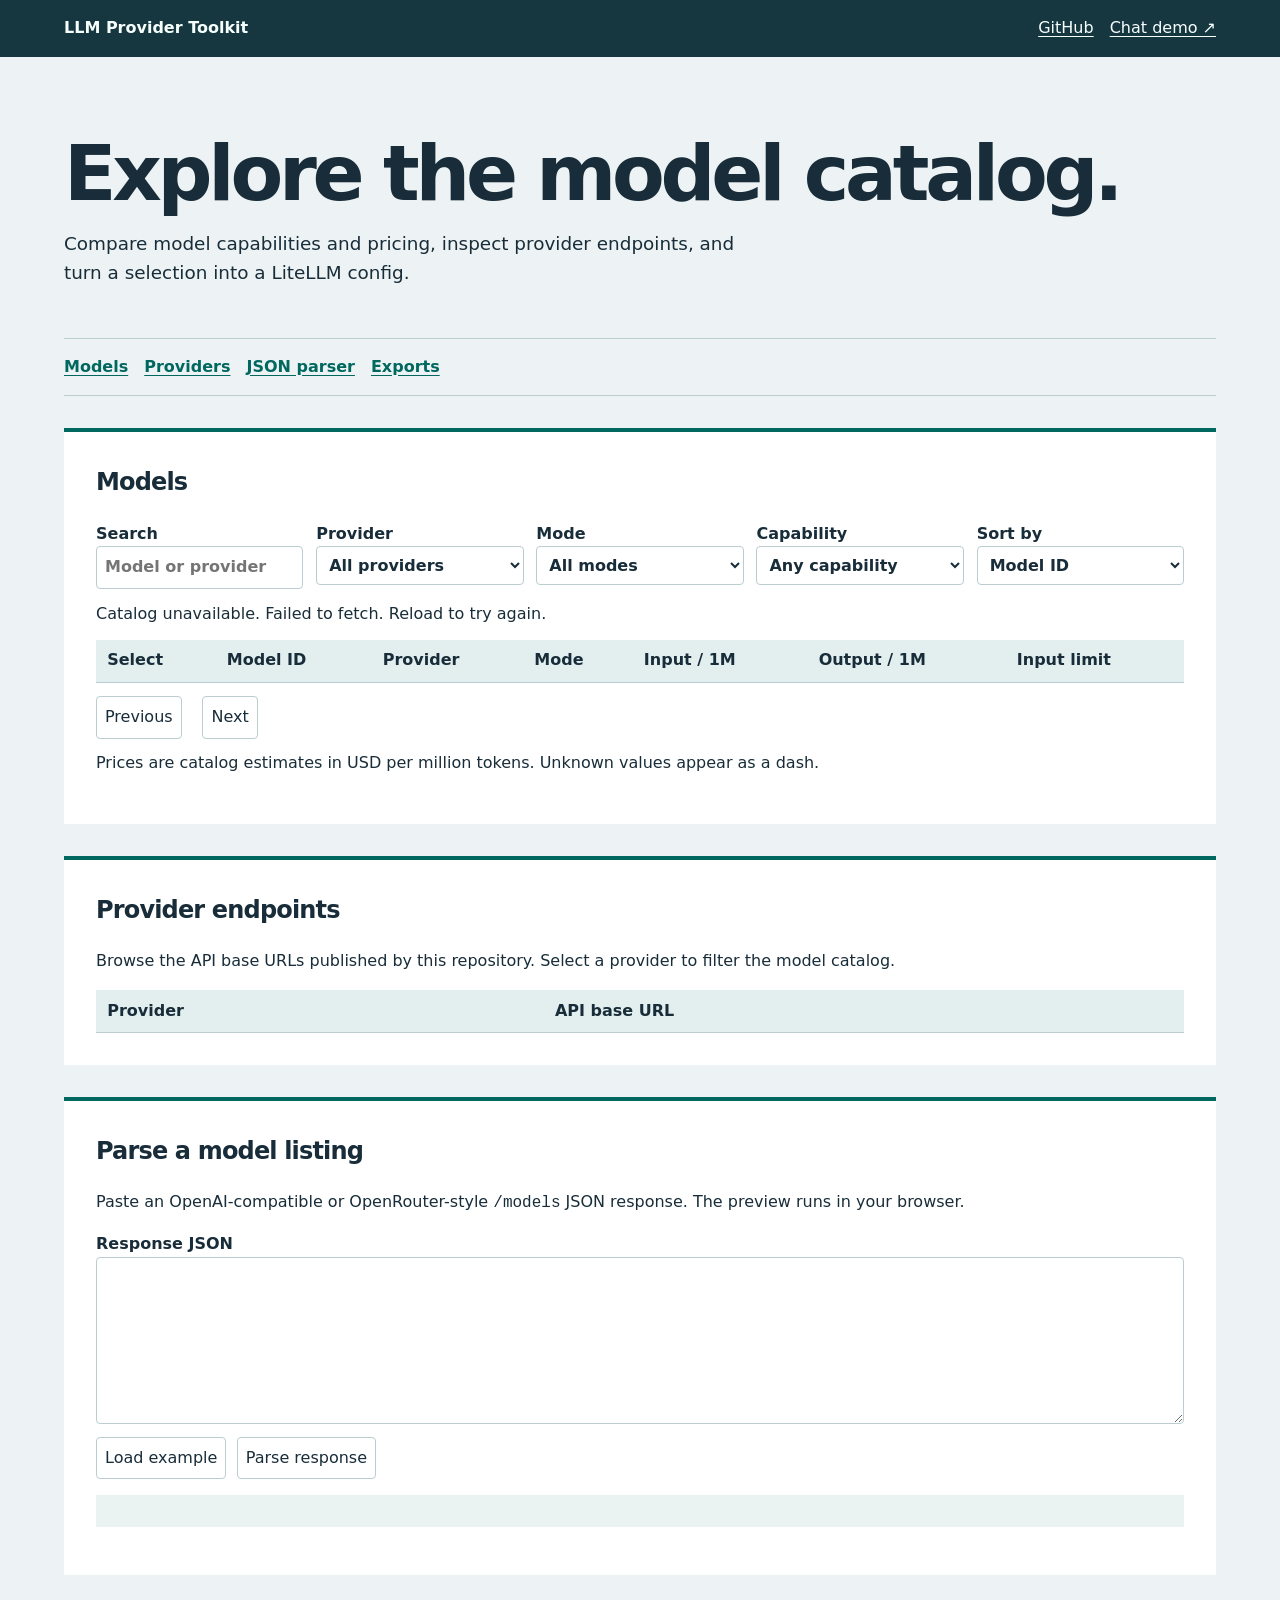
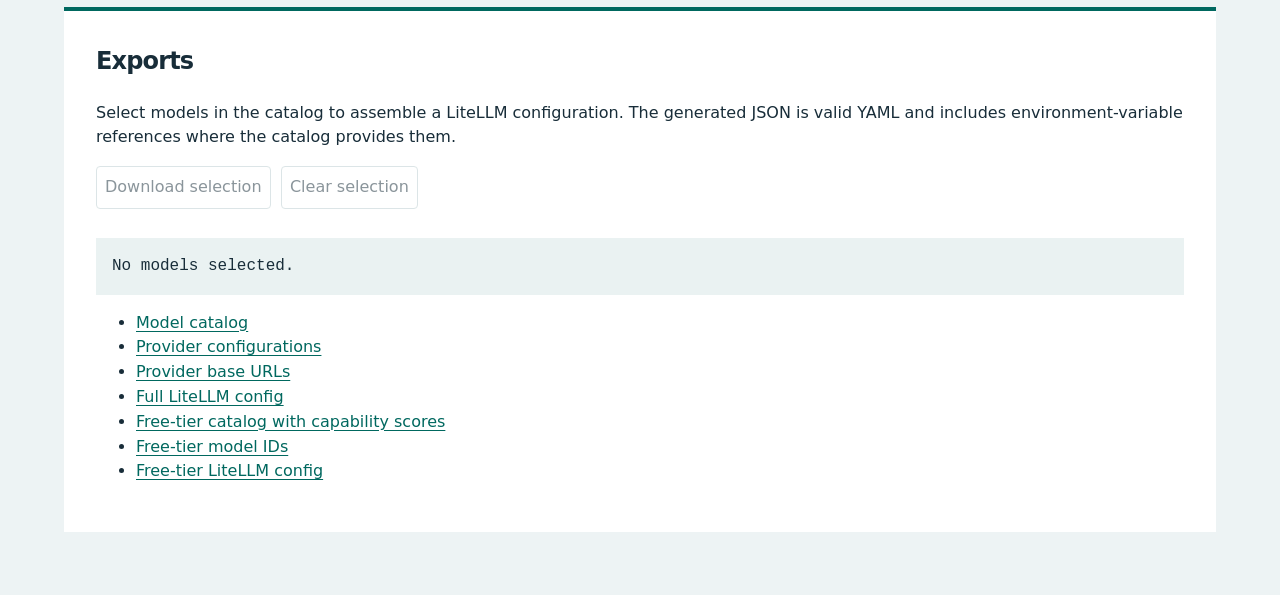
==== docs/index.html @ e714eb55 "Showcase provider and model tooling on GitHub Pages" ====
<!doctype html>
<html lang="en"><head><meta charset="utf-8"><meta name="viewport" content="width=device-width, initial-scale=1">
<title>LLM Provider Toolkit</title><link rel="stylesheet" href="./toolkit/toolkit.css"></head>
<body>
<header><a class="brand" href="./">LLM Provider Toolkit</a><nav><a href="https://github.com/ai-llm-experiments/llm-provider-toolkit">GitHub</a><a href="./chat/">Chat demo ↗</a></nav></header>
<main>
<section class="intro"><h1>Explore the model catalog.</h1><p>Compare model capabilities and pricing, inspect provider endpoints, and turn a selection into a LiteLLM config.</p></section>
<nav class="views" aria-label="Toolkit views"><a href="#models">Models</a><a href="#providers">Providers</a><a href="#parser">JSON parser</a><a href="#exports">Exports</a></nav>
<section id="models"><h2>Models</h2>
<form id="filters"><label>Search<input id="query" type="search" placeholder="Model or provider"></label><label>Provider<select id="provider"><option value="">All providers</option></select></label><label>Mode<select id="mode"><option value="">All modes</option></select></label><label>Capability<select id="capability"><option value="">Any capability</option><option value="supports_vision">Vision</option><option value="supports_function_calling">Function calling</option><option value="supports_response_schema">Response schema</option><option value="supports_prompt_caching">Prompt caching</option></select></label><label>Sort by<select id="sort"><option value="name">Model ID</option><option value="input_cost_per_token">Input price</option><option value="output_cost_per_token">Output price</option><option value="max_input_tokens">Input limit</option></select></label></form>
<p id="status" role="status">Loading catalog…</p>
<div class="table"><table><thead><tr><th scope="col">Select</th><th scope="col">Model ID</th><th scope="col">Provider</th><th scope="col">Mode</th><th scope="col">Input / 1M</th><th scope="col">Output / 1M</th><th scope="col">Input limit</th></tr></thead><tbody id="rows"></tbody></table></div>
<div class="actions"><button id="prev">Previous</button><span id="page"></span><button id="next">Next</button></div>
<p>Prices are catalog estimates in USD per million tokens. Unknown values appear as a dash.</p></section>
<section id="providers"><h2>Provider endpoints</h2><p>Browse the API base URLs published by this repository. Select a provider to filter the model catalog.</p><div class="table"><table><thead><tr><th scope="col">Provider</th><th scope="col">API base URL</th></tr></thead><tbody id="endpoints"></tbody></table></div></section>
<section id="parser"><h2>Parse a model listing</h2><p>Paste an OpenAI-compatible or OpenRouter-style <code>/models</code> JSON response. The preview runs in your browser.</p><label for="payload">Response JSON</label><textarea id="payload" rows="6" spellcheck="false"></textarea><div class="actions"><button id="sample">Load example</button><button id="parse">Parse response</button></div><pre id="parsed" aria-live="polite"></pre></section>
<section id="exports"><h2>Exports</h2><p>Select models in the catalog to assemble a LiteLLM configuration. The generated JSON is valid YAML and includes environment-variable references where the catalog provides them.</p><div class="actions"><button id="download" disabled>Download selection</button><button id="clear" disabled>Clear selection</button></div><div class="table" id="comparison"></div><pre id="export" aria-live="polite">No models selected.</pre><ul id="artifacts"></ul></section>
</main><script type="module" src="./toolkit/toolkit.js"></script></body></html>
---- docs/toolkit/toolkit.css ----
:root{font:16px/1.55 system-ui,sans-serif;color:#182d39;background:#edf3f4;--ink:#163640;--accent:#00685f;--rule:#bbcdd0}
*{box-sizing:border-box}body{margin:0}header{display:flex;justify-content:space-between;gap:1rem;align-items:center;padding:1rem max(5vw,1rem);background:var(--ink);color:#f7fffd}header a{color:inherit}nav{display:flex;flex-wrap:wrap;gap:1rem}a{color:var(--accent);text-underline-offset:3px}.brand{font-weight:750;text-decoration:none}main{width:min(90%,1200px);margin:0 auto 4rem}.intro{padding:clamp(2rem,6vw,5rem) 0 2rem}.intro p{max-width:60ch;font-size:1.15rem}h1,h2,p{margin-top:0}h1{font-size:clamp(2.3rem,6vw,4.8rem);line-height:1.05;letter-spacing:-.055em;margin-bottom:1rem}h2{letter-spacing:-.035em}.views{padding:1rem 0;border-block:1px solid var(--rule);font-weight:700}section:not(.intro){margin-top:2rem;padding:clamp(1rem,3vw,2rem);background:#fff;border-top:4px solid var(--accent)}form{display:grid;grid-template-columns:repeat(auto-fit,minmax(145px,1fr));gap:.8rem}label{display:block;font-weight:650}input,select,textarea,button{font:inherit;color:inherit;border:1px solid var(--rule);background:#fff;padding:.5rem;border-radius:4px}input:not([type=checkbox]),select,textarea{width:100%;display:block}button{cursor:pointer}button:disabled{opacity:.5;cursor:default}button:hover:enabled{background:#ddf1ed}:focus-visible{outline:3px solid #008478;outline-offset:2px}.table{overflow:auto}table{border-collapse:collapse;width:100%;text-align:left;font-variant-numeric:tabular-nums}th,td{padding:.55rem .7rem;border-bottom:1px solid var(--rule)}th{background:#e3efef;white-space:nowrap}td:nth-child(2){overflow-wrap:anywhere}tbody tr:hover{background:#f2f9f8}.actions{display:flex;align-items:center;flex-wrap:wrap;gap:.65rem;margin:.8rem 0}#status{margin:.8rem 0}pre{white-space:pre-wrap;overflow-wrap:anywhere;background:#eaf2f2;padding:1rem;max-height:24rem;overflow:auto}textarea,pre,code{font-family:ui-monospace,monospace}
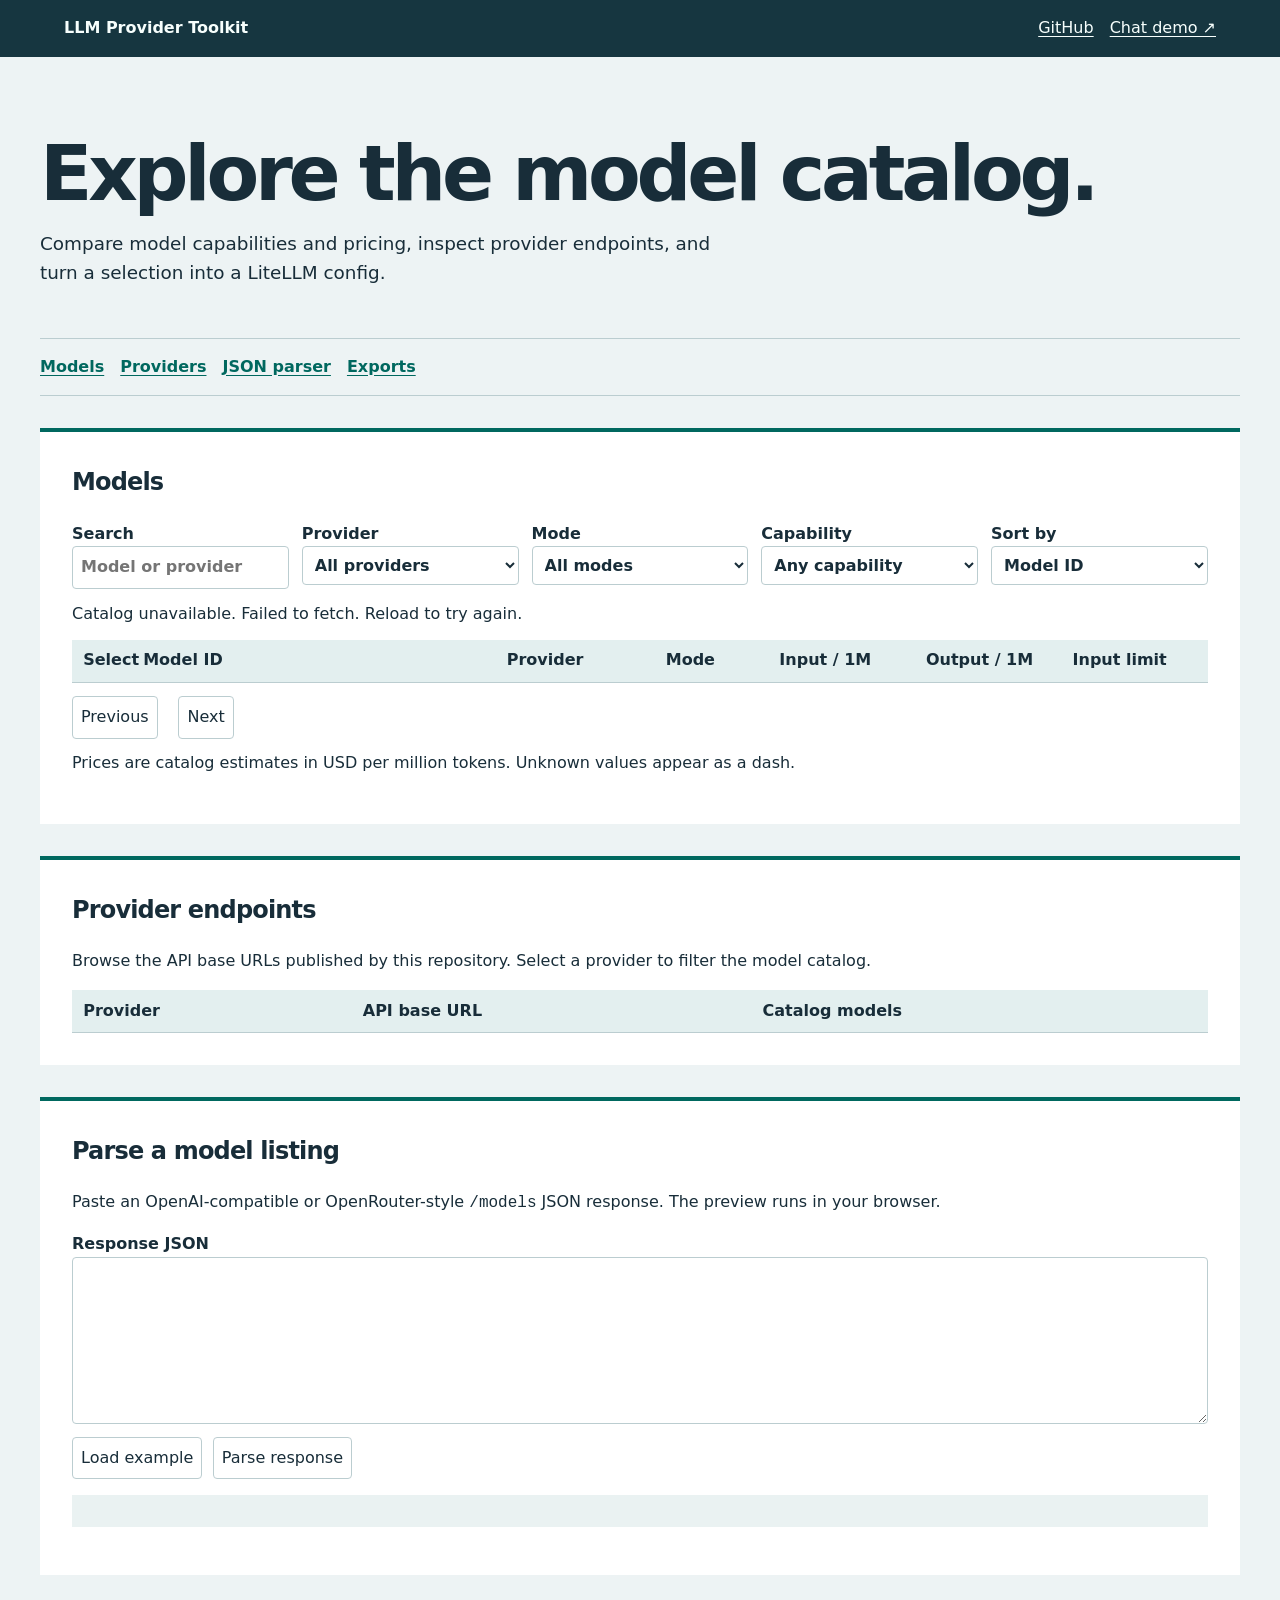
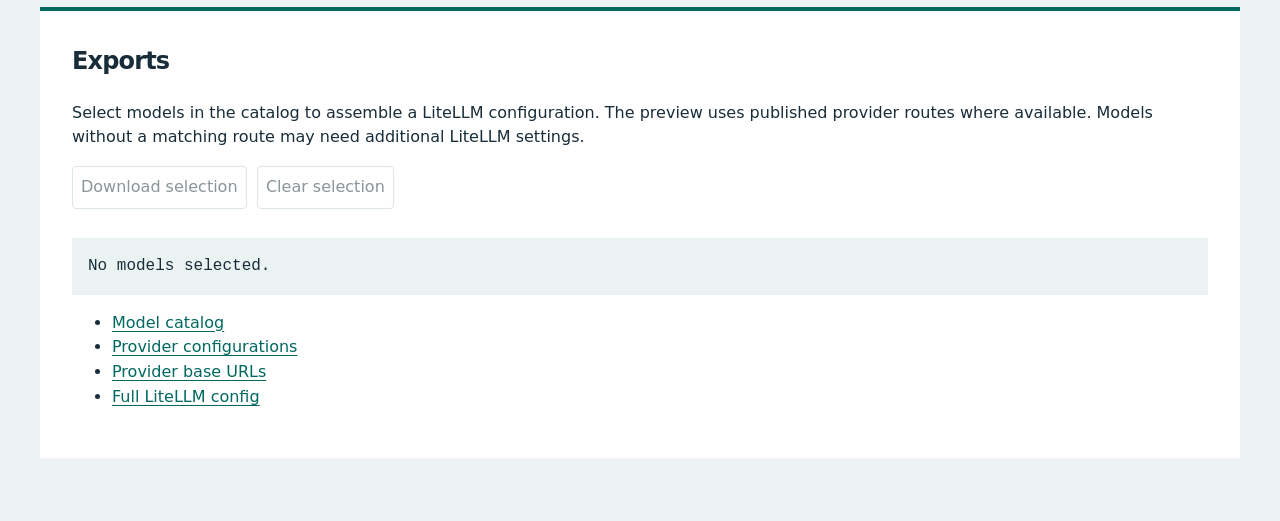
==== commit a840ec2b: "Improve provider workbench accuracy and require explicit chat model selection" ====
--- a/docs/index.html
+++ b/docs/index.html
@@ -9,10 +9,10 @@
 <section id="models"><h2>Models</h2>
 <form id="filters"><label>Search<input id="query" type="search" placeholder="Model or provider"></label><label>Provider<select id="provider"><option value="">All providers</option></select></label><label>Mode<select id="mode"><option value="">All modes</option></select></label><label>Capability<select id="capability"><option value="">Any capability</option><option value="supports_vision">Vision</option><option value="supports_function_calling">Function calling</option><option value="supports_response_schema">Response schema</option><option value="supports_prompt_caching">Prompt caching</option></select></label><label>Sort by<select id="sort"><option value="name">Model ID</option><option value="input_cost_per_token">Input price</option><option value="output_cost_per_token">Output price</option><option value="max_input_tokens">Input limit</option></select></label></form>
 <p id="status" role="status">Loading catalog…</p>
-<div class="table"><table><thead><tr><th scope="col">Select</th><th scope="col">Model ID</th><th scope="col">Provider</th><th scope="col">Mode</th><th scope="col">Input / 1M</th><th scope="col">Output / 1M</th><th scope="col">Input limit</th></tr></thead><tbody id="rows"></tbody></table></div>
+<div class="table" tabindex="0" role="region" aria-label="Model results"><table class="model-table"><thead><tr><th scope="col">Select</th><th scope="col">Model ID</th><th scope="col">Provider</th><th scope="col">Mode</th><th scope="col">Input / 1M</th><th scope="col">Output / 1M</th><th scope="col">Input limit</th></tr></thead><tbody id="rows"></tbody></table></div>
 <div class="actions"><button id="prev">Previous</button><span id="page"></span><button id="next">Next</button></div>
 <p>Prices are catalog estimates in USD per million tokens. Unknown values appear as a dash.</p></section>
-<section id="providers"><h2>Provider endpoints</h2><p>Browse the API base URLs published by this repository. Select a provider to filter the model catalog.</p><div class="table"><table><thead><tr><th scope="col">Provider</th><th scope="col">API base URL</th></tr></thead><tbody id="endpoints"></tbody></table></div></section>
+<section id="providers"><h2>Provider endpoints</h2><p>Browse the API base URLs published by this repository. Select a provider to filter the model catalog.</p><div class="table"><table><thead><tr><th scope="col">Provider</th><th scope="col">API base URL</th><th scope="col">Catalog models</th></tr></thead><tbody id="endpoints"></tbody></table></div></section>
 <section id="parser"><h2>Parse a model listing</h2><p>Paste an OpenAI-compatible or OpenRouter-style <code>/models</code> JSON response. The preview runs in your browser.</p><label for="payload">Response JSON</label><textarea id="payload" rows="6" spellcheck="false"></textarea><div class="actions"><button id="sample">Load example</button><button id="parse">Parse response</button></div><pre id="parsed" aria-live="polite"></pre></section>
-<section id="exports"><h2>Exports</h2><p>Select models in the catalog to assemble a LiteLLM configuration. The generated JSON is valid YAML and includes environment-variable references where the catalog provides them.</p><div class="actions"><button id="download" disabled>Download selection</button><button id="clear" disabled>Clear selection</button></div><div class="table" id="comparison"></div><pre id="export" aria-live="polite">No models selected.</pre><ul id="artifacts"></ul></section>
+<section id="exports"><h2>Exports</h2><p>Select models in the catalog to assemble a LiteLLM configuration. The preview uses published provider routes where available. Models without a matching route may need additional LiteLLM settings.</p><div class="actions"><button id="download" disabled>Download selection</button><button id="clear" disabled>Clear selection</button></div><div class="table" id="comparison"></div><pre id="export" aria-live="polite">No models selected.</pre><ul id="artifacts"></ul></section>
 </main><script type="module" src="./toolkit/toolkit.js"></script></body></html>
--- a/docs/toolkit/toolkit.css
+++ b/docs/toolkit/toolkit.css
@@ -1,2 +1,16 @@
 :root{font:16px/1.55 system-ui,sans-serif;color:#182d39;background:#edf3f4;--ink:#163640;--accent:#00685f;--rule:#bbcdd0}
 *{box-sizing:border-box}body{margin:0}header{display:flex;justify-content:space-between;gap:1rem;align-items:center;padding:1rem max(5vw,1rem);background:var(--ink);color:#f7fffd}header a{color:inherit}nav{display:flex;flex-wrap:wrap;gap:1rem}a{color:var(--accent);text-underline-offset:3px}.brand{font-weight:750;text-decoration:none}main{width:min(90%,1200px);margin:0 auto 4rem}.intro{padding:clamp(2rem,6vw,5rem) 0 2rem}.intro p{max-width:60ch;font-size:1.15rem}h1,h2,p{margin-top:0}h1{font-size:clamp(2.3rem,6vw,4.8rem);line-height:1.05;letter-spacing:-.055em;margin-bottom:1rem}h2{letter-spacing:-.035em}.views{padding:1rem 0;border-block:1px solid var(--rule);font-weight:700}section:not(.intro){margin-top:2rem;padding:clamp(1rem,3vw,2rem);background:#fff;border-top:4px solid var(--accent)}form{display:grid;grid-template-columns:repeat(auto-fit,minmax(145px,1fr));gap:.8rem}label{display:block;font-weight:650}input,select,textarea,button{font:inherit;color:inherit;border:1px solid var(--rule);background:#fff;padding:.5rem;border-radius:4px}input:not([type=checkbox]),select,textarea{width:100%;display:block}button{cursor:pointer}button:disabled{opacity:.5;cursor:default}button:hover:enabled{background:#ddf1ed}:focus-visible{outline:3px solid #008478;outline-offset:2px}.table{overflow:auto}table{border-collapse:collapse;width:100%;text-align:left;font-variant-numeric:tabular-nums}th,td{padding:.55rem .7rem;border-bottom:1px solid var(--rule)}th{background:#e3efef;white-space:nowrap}td:nth-child(2){overflow-wrap:anywhere}tbody tr:hover{background:#f2f9f8}.actions{display:flex;align-items:center;flex-wrap:wrap;gap:.65rem;margin:.8rem 0}#status{margin:.8rem 0}pre{white-space:pre-wrap;overflow-wrap:anywhere;background:#eaf2f2;padding:1rem;max-height:24rem;overflow:auto}textarea,pre,code{font-family:ui-monospace,monospace}
+
+/* Keep model identifiers readable while numeric columns stay aligned. */
+main{width:min(calc(100% - 2rem),1200px);min-width:0}
+section{min-width:0}
+.model-table{min-width:760px;table-layout:fixed}
+.model-table th:first-child{width:60px}
+.model-table th:nth-child(2){width:32%}
+.model-table th:nth-child(3){width:14%}
+.model-table th:nth-child(4){width:10%}
+.model-table th:nth-child(n+5){white-space:normal}
+.model-table td{overflow-wrap:anywhere;vertical-align:top}
+.model-table td:nth-child(n+5){white-space:nowrap;overflow-wrap:normal}
+summary{cursor:pointer}
+@media(max-width:540px){header{flex-wrap:wrap}.intro{padding-top:2rem}}
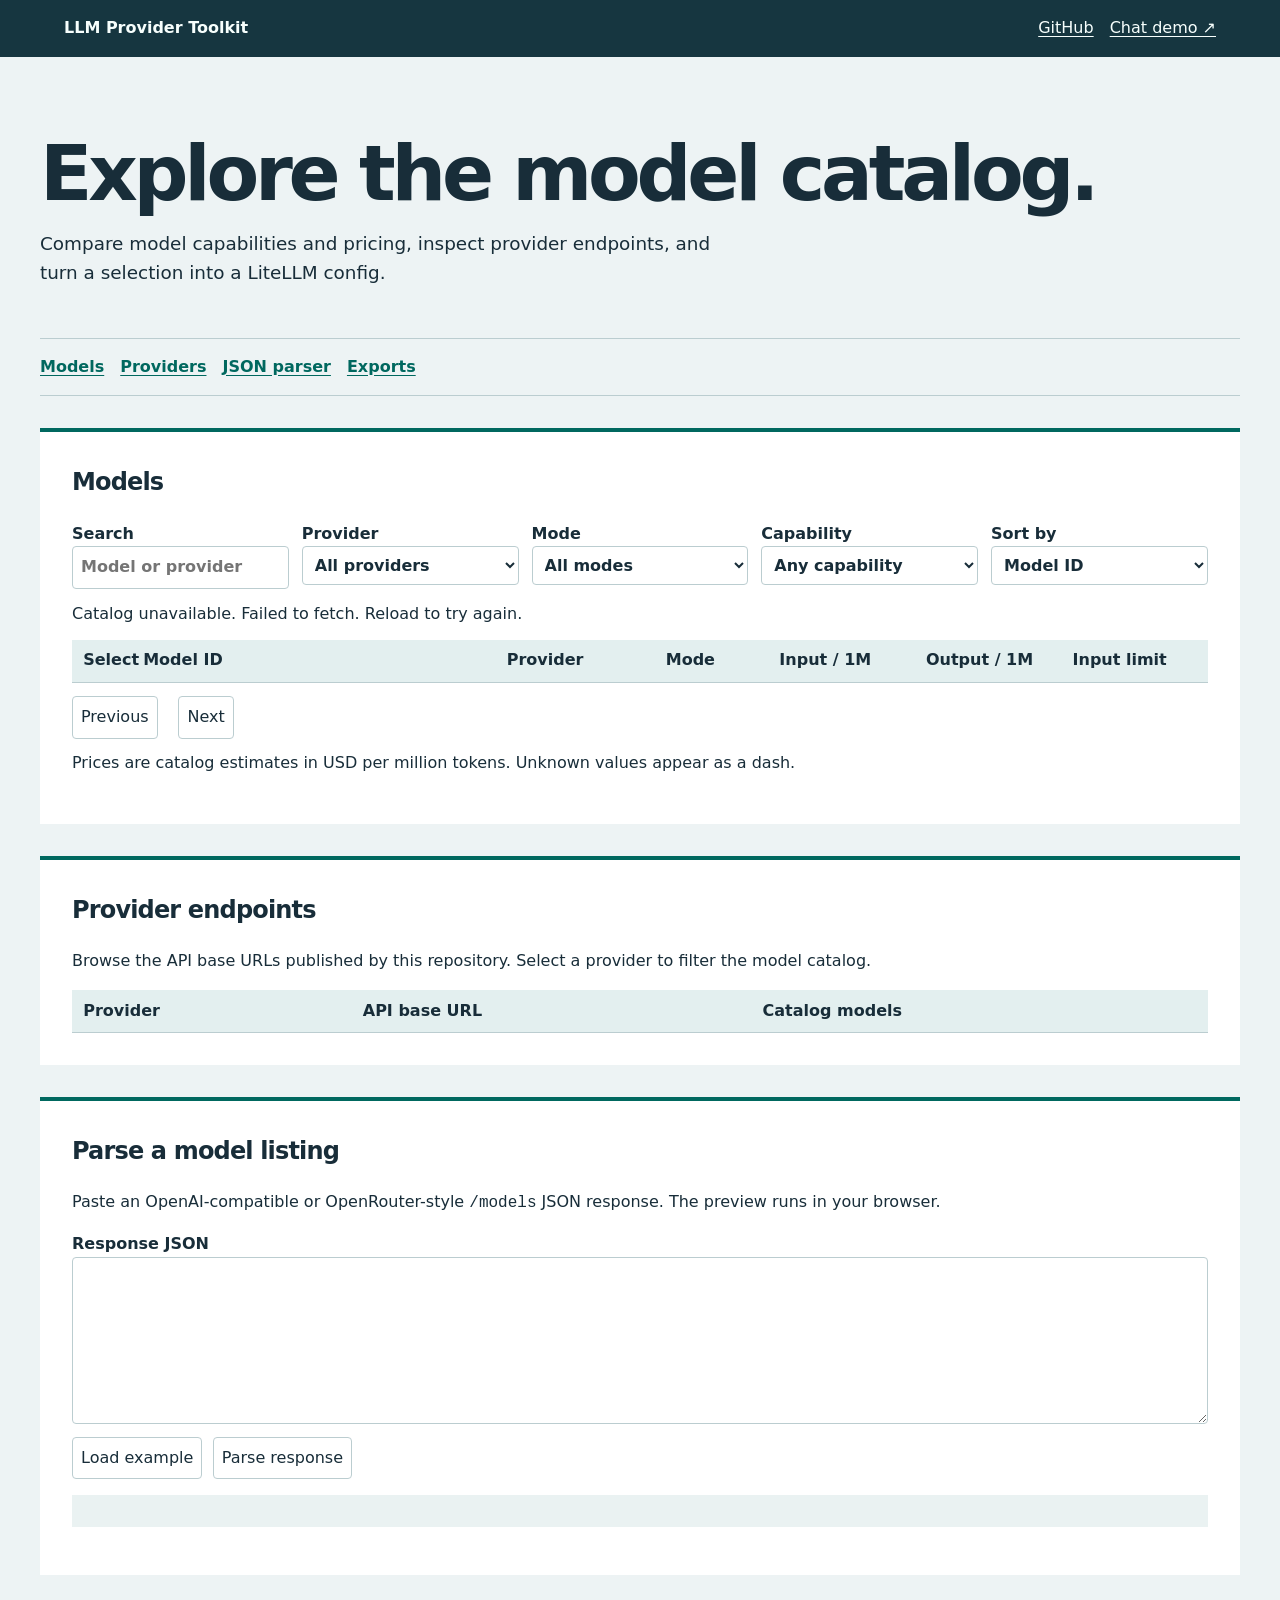
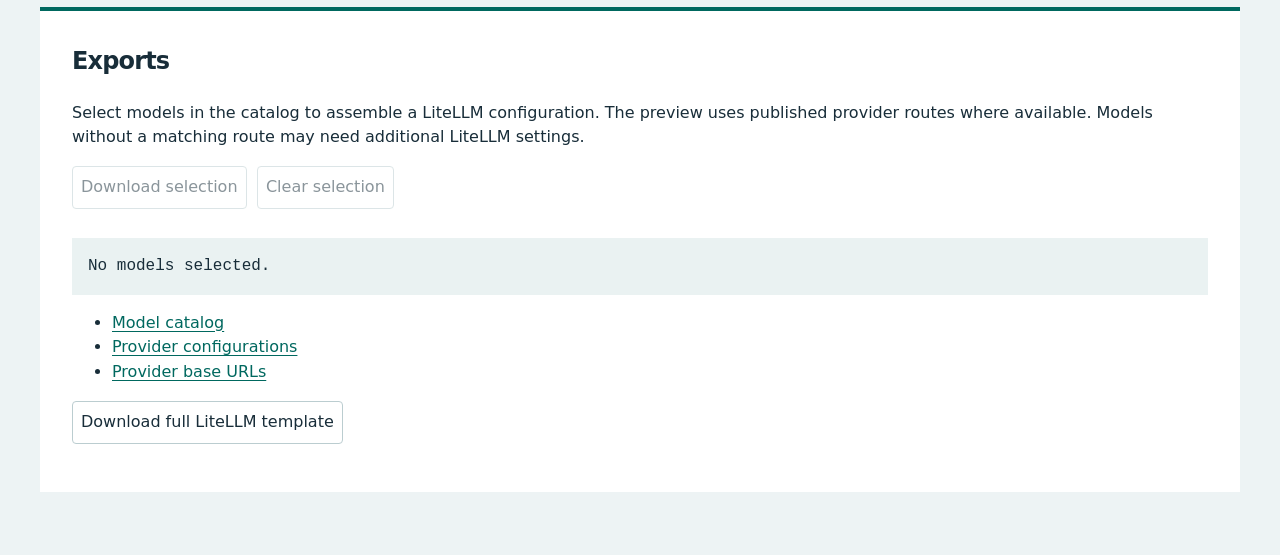
==== commit 3121acdb: "Keep runtime credentials out of LiteLLM templates" ====
--- a/docs/index.html
+++ b/docs/index.html
@@ -14,5 +14,5 @@
 <p>Prices are catalog estimates in USD per million tokens. Unknown values appear as a dash.</p></section>
 <section id="providers"><h2>Provider endpoints</h2><p>Browse the API base URLs published by this repository. Select a provider to filter the model catalog.</p><div class="table"><table><thead><tr><th scope="col">Provider</th><th scope="col">API base URL</th><th scope="col">Catalog models</th></tr></thead><tbody id="endpoints"></tbody></table></div></section>
 <section id="parser"><h2>Parse a model listing</h2><p>Paste an OpenAI-compatible or OpenRouter-style <code>/models</code> JSON response. The preview runs in your browser.</p><label for="payload">Response JSON</label><textarea id="payload" rows="6" spellcheck="false"></textarea><div class="actions"><button id="sample">Load example</button><button id="parse">Parse response</button></div><pre id="parsed" aria-live="polite"></pre></section>
-<section id="exports"><h2>Exports</h2><p>Select models in the catalog to assemble a LiteLLM configuration. The preview uses published provider routes where available. Models without a matching route may need additional LiteLLM settings.</p><div class="actions"><button id="download" disabled>Download selection</button><button id="clear" disabled>Clear selection</button></div><div class="table" id="comparison"></div><pre id="export" aria-live="polite">No models selected.</pre><ul id="artifacts"></ul></section>
+<section id="exports"><h2>Exports</h2><p>Select models in the catalog to assemble a LiteLLM configuration. The preview uses published provider routes where available. Models without a matching route may need additional LiteLLM settings.</p><div class="actions"><button id="download" disabled>Download selection</button><button id="clear" disabled>Clear selection</button></div><div class="table" id="comparison"></div><pre id="export" aria-live="polite">No models selected.</pre><ul id="artifacts"></ul><button id="download-template">Download full LiteLLM template</button><p id="template-status" role="status"></p></section>
 </main><script type="module" src="./toolkit/toolkit.js"></script></body></html>
